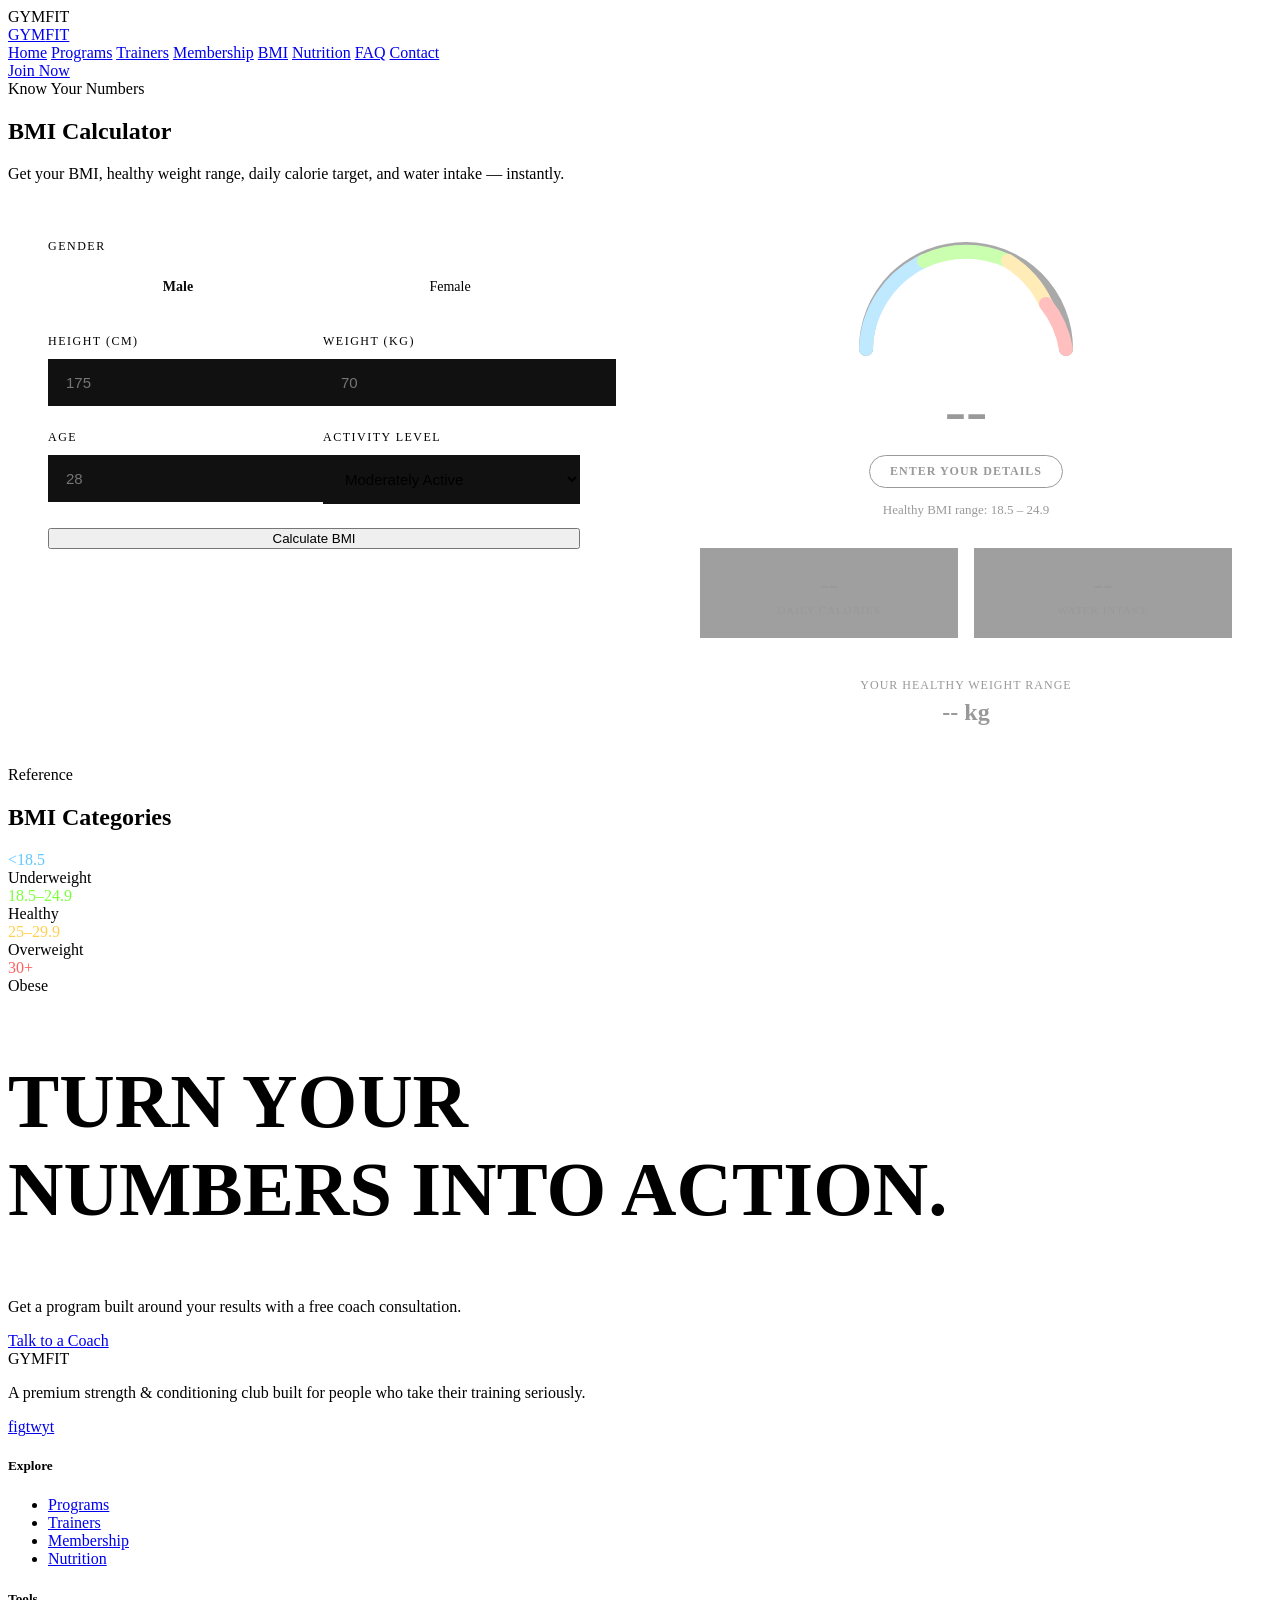
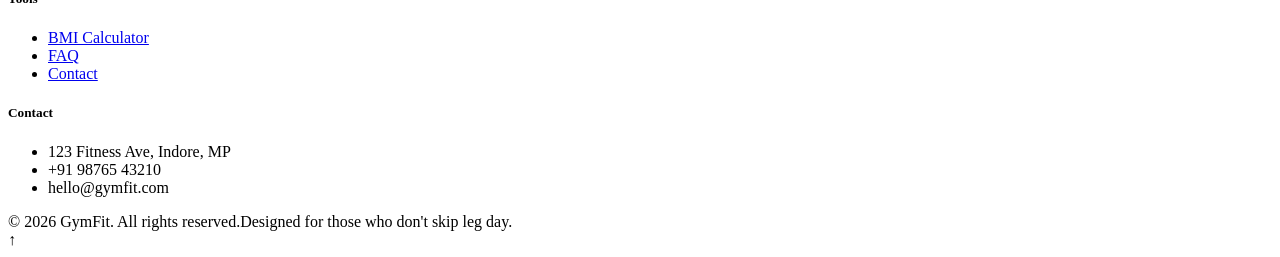
==== bmi.html @ e04321e8 "Add files via upload" ====
<!DOCTYPE html>
<html lang="en">
<head>
<meta charset="UTF-8">
<meta name="viewport" content="width=device-width, initial-scale=1.0">
<title>BMI Calculator | GymFit</title>
<link rel="stylesheet" href="css/style.css">
<link rel="stylesheet" href="css/responsive.css">
<style>
  .bmi-wrap{ display:grid; grid-template-columns:1fr 1fr; gap:40px; align-items:start; }
  .bmi-form-card{ background:var(--card); border:1px solid var(--border); border-radius:var(--radius-lg); padding:40px; }
  .form-group{ margin-bottom:24px; }
  .form-group label{ display:block; font-size:12px; letter-spacing:1.5px; text-transform:uppercase; color:var(--text-secondary); margin-bottom:10px; }
  .form-group input, .form-group select{
    width:100%; background:#111; border:1px solid var(--border); border-radius:var(--radius-sm);
    padding:15px 18px; color:var(--white); font-size:15px; transition:border-color .3s var(--ease);
  }
  .form-group input:focus, .form-group select:focus{ outline:none; border-color:var(--accent); }
  .gender-row{ display:flex; gap:12px; }
  .gender-opt{ flex:1; }
  .gender-opt input{ display:none; }
  .gender-opt label{
    display:flex; align-items:center; justify-content:center; padding:15px; border:1px solid var(--border);
    border-radius:var(--radius-sm); cursor:pointer; text-transform:none; letter-spacing:0; font-size:14px;
    margin:0; transition:all .3s var(--ease); color:var(--white);
  }
  .gender-opt input:checked + label{ background:var(--accent); color:#090909; border-color:var(--accent); font-weight:600; }
  .form-row-2{ display:grid; grid-template-columns:1fr 1fr; gap:18px; }

  .bmi-result-card{
    background:var(--card); border:1px solid var(--border); border-radius:var(--radius-lg); padding:40px;
    opacity:.4; transition:all .5s var(--ease); position:sticky; top:120px;
  }
  .bmi-result-card.show{ opacity:1; }
  .bmi-gauge{ position:relative; width:220px; height:120px; margin:0 auto 20px; }
  .bmi-gauge svg{ width:100%; height:100%; }
  .bmi-needle{ transform-origin:110px 110px; transition:transform 1s var(--ease); }
  .bmi-value-display{ text-align:center; }
  .bmi-value-display .num{ font-family:var(--font-head); font-size:64px; color:var(--accent); line-height:1; }
  .bmi-cat-badge{
    display:inline-block; margin-top:12px; padding:8px 20px; border-radius:100px; border:1px solid;
    font-size:12px; letter-spacing:1px; text-transform:uppercase; font-weight:600;
  }
  .bmi-range-note{ text-align:center; color:var(--text-secondary); font-size:13px; margin-top:14px; }
  .bmi-stats{ display:grid; grid-template-columns:1fr 1fr; gap:16px; margin-top:30px; }
  .bmi-stat{ background:#111; border:1px solid var(--border); border-radius:var(--radius-sm); padding:20px; text-align:center; }
  .bmi-stat b{ display:block; font-family:var(--font-head); font-size:28px; color:var(--accent); }
  .bmi-stat span{ color:var(--text-secondary); font-size:11px; letter-spacing:1px; text-transform:uppercase; }
  .bmi-healthy-range{ text-align:center; margin-top:20px; padding-top:20px; border-top:1px solid var(--border); }
  .bmi-healthy-range span{ color:var(--text-secondary); font-size:12px; letter-spacing:1px; text-transform:uppercase; display:block; margin-bottom:6px; }
  .bmi-healthy-range b{ font-family:var(--font-head); font-size:24px; color:var(--white); }

  .shake{ animation:shakeAnim .4s; }
  @keyframes shakeAnim{ 0%,100%{ transform:translateX(0); } 25%{ transform:translateX(-8px); } 75%{ transform:translateX(8px); } }

  @media (max-width:860px){ .bmi-wrap{ grid-template-columns:1fr; } .bmi-result-card{ position:static; } }
</style>
</head>
<body>
<div class="loader"><div class="loader-mark">GYMFIT</div><div class="loader-bar"></div></div>
<div class="scroll-progress"></div>

<header class="navbar">
  <div class="container nav-inner">
    <a href="index.html" class="logo">GYM<span>FIT</span></a>
    <nav class="nav-links">
      <a href="index.html">Home</a>
      <a href="programs.html">Programs</a>
      <a href="trainers.html">Trainers</a>
      <a href="membership.html">Membership</a>
      <a href="bmi.html">BMI</a>
      <a href="nutrition.html">Nutrition</a>
      <a href="faq.html">FAQ</a>
      <a href="contact.html">Contact</a>
    </nav>
    <a href="membership.html" class="nav-cta">Join Now</a>
    <div class="nav-toggle"><span></span><span></span><span></span></div>
  </div>
</header>

<section class="page-hero">
  <div class="container">
    <span class="eyebrow">Know Your Numbers</span>
    <h1>BMI Calculator</h1>
    <p>Get your BMI, healthy weight range, daily calorie target, and water intake — instantly.</p>
  </div>
</section>

<section class="section" style="padding-top:0;">
  <div class="container">
    <div class="bmi-wrap">
      <form id="bmi-form" class="bmi-form-card reveal">
        <div class="form-group">
          <label>Gender</label>
          <div class="gender-row">
            <div class="gender-opt">
              <input type="radio" id="male" name="gender" value="male" checked>
              <label for="male">Male</label>
            </div>
            <div class="gender-opt">
              <input type="radio" id="female" name="gender" value="female">
              <label for="female">Female</label>
            </div>
          </div>
        </div>
        <div class="form-row-2">
          <div class="form-group">
            <label>Height (cm)</label>
            <input type="number" id="height" placeholder="175" min="100" max="250" required>
          </div>
          <div class="form-group">
            <label>Weight (kg)</label>
            <input type="number" id="weight" placeholder="70" min="30" max="300" required>
          </div>
        </div>
        <div class="form-row-2">
          <div class="form-group">
            <label>Age</label>
            <input type="number" id="age" placeholder="28" min="10" max="100" required>
          </div>
          <div class="form-group">
            <label>Activity Level</label>
            <select id="activity">
              <option value="sedentary">Sedentary</option>
              <option value="light">Lightly Active</option>
              <option value="moderate" selected>Moderately Active</option>
              <option value="active">Very Active</option>
              <option value="athlete">Athlete</option>
            </select>
          </div>
        </div>
        <button type="submit" class="btn btn-primary" style="width:100%;">Calculate BMI</button>
      </form>

      <div id="bmi-result" class="bmi-result-card reveal">
        <div class="bmi-gauge">
          <svg viewBox="0 0 220 120">
            <path d="M 10 110 A 100 100 0 0 1 210 110" fill="none" stroke="#2a2a2a" stroke-width="14" stroke-linecap="round"/>
            <path d="M 10 110 A 100 100 0 0 1 68 22" fill="none" stroke="#5ec8ff" stroke-width="14" stroke-linecap="round"/>
            <path d="M 68 22 A 100 100 0 0 1 152 22" fill="none" stroke="#7CFF3B" stroke-width="14" stroke-linecap="round"/>
            <path d="M 152 22 A 100 100 0 0 1 190 65" fill="none" stroke="#ffcf4d" stroke-width="14" stroke-linecap="round"/>
            <path d="M 190 65 A 100 100 0 0 1 210 110" fill="none" stroke="#ff5f5f" stroke-width="14" stroke-linecap="round"/>
            <g id="bmi-needle" class="bmi-needle" style="transform:rotate(-90deg);">
              <line x1="110" y1="110" x2="110" y2="25" stroke="#ffffff" stroke-width="3" stroke-linecap="round"/>
              <circle cx="110" cy="110" r="7" fill="#ffffff"/>
            </g>
          </svg>
        </div>
        <div class="bmi-value-display">
          <div class="num" id="bmi-value">--</div>
          <div id="bmi-category" class="bmi-cat-badge">Enter your details</div>
          <div id="bmi-range" class="bmi-range-note">Healthy BMI range: 18.5 – 24.9</div>
        </div>
        <div class="bmi-stats">
          <div class="bmi-stat"><b id="bmi-calories">--</b><span>Daily Calories</span></div>
          <div class="bmi-stat"><b id="bmi-water">--</b><span>Water Intake</span></div>
        </div>
        <div class="bmi-healthy-range">
          <span>Your Healthy Weight Range</span>
          <b id="healthy-weight-range">-- kg</b>
        </div>
      </div>
    </div>
  </div>
</section>

<section class="section alt">
  <div class="container">
    <div class="section-head reveal"><div><span class="eyebrow">Reference</span><h2>BMI Categories</h2></div></div>
    <div class="counters reveal-stagger">
      <div class="counter-item"><div class="counter-num" style="color:#5ec8ff;">&lt;18.5</div><div class="counter-label">Underweight</div></div>
      <div class="counter-item"><div class="counter-num" style="color:#7CFF3B;">18.5–24.9</div><div class="counter-label">Healthy</div></div>
      <div class="counter-item"><div class="counter-num" style="color:#ffcf4d;">25–29.9</div><div class="counter-label">Overweight</div></div>
      <div class="counter-item"><div class="counter-num" style="color:#ff5f5f;">30+</div><div class="counter-label">Obese</div></div>
    </div>
  </div>
</section>

<section class="join-cta">
  <div class="container reveal">
    <h2 style="font-size:clamp(38px,6vw,80px);">TURN YOUR<br>NUMBERS INTO ACTION.</h2>
    <p>Get a program built around your results with a free coach consultation.</p>
    <a href="contact.html" class="btn btn-primary">Talk to a Coach</a>
  </div>
</section>

<footer class="footer">
  <div class="container">
    <div class="footer-grid">
      <div>
        <div class="footer-logo">GYM<span>FIT</span></div>
        <p class="footer-about">A premium strength & conditioning club built for people who take their training seriously.</p>
        <div class="footer-social"><a href="#">f</a><a href="#">ig</a><a href="#">tw</a><a href="#">yt</a></div>
      </div>
      <div class="footer-col"><h5>Explore</h5><ul><li><a href="programs.html">Programs</a></li><li><a href="trainers.html">Trainers</a></li><li><a href="membership.html">Membership</a></li><li><a href="nutrition.html">Nutrition</a></li></ul></div>
      <div class="footer-col"><h5>Tools</h5><ul><li><a href="bmi.html">BMI Calculator</a></li><li><a href="faq.html">FAQ</a></li><li><a href="contact.html">Contact</a></li></ul></div>
      <div class="footer-col"><h5>Contact</h5><ul><li>123 Fitness Ave, Indore, MP</li><li>+91 98765 43210</li><li>hello@gymfit.com</li></ul></div>
    </div>
    <div class="footer-bottom"><span>© 2026 GymFit. All rights reserved.</span><span>Designed for those who don't skip leg day.</span></div>
  </div>
</footer>

<div class="back-top">↑</div>
<script src="js/script.js"></script>
<script src="js/bmi.js"></script>
</body>
</html>
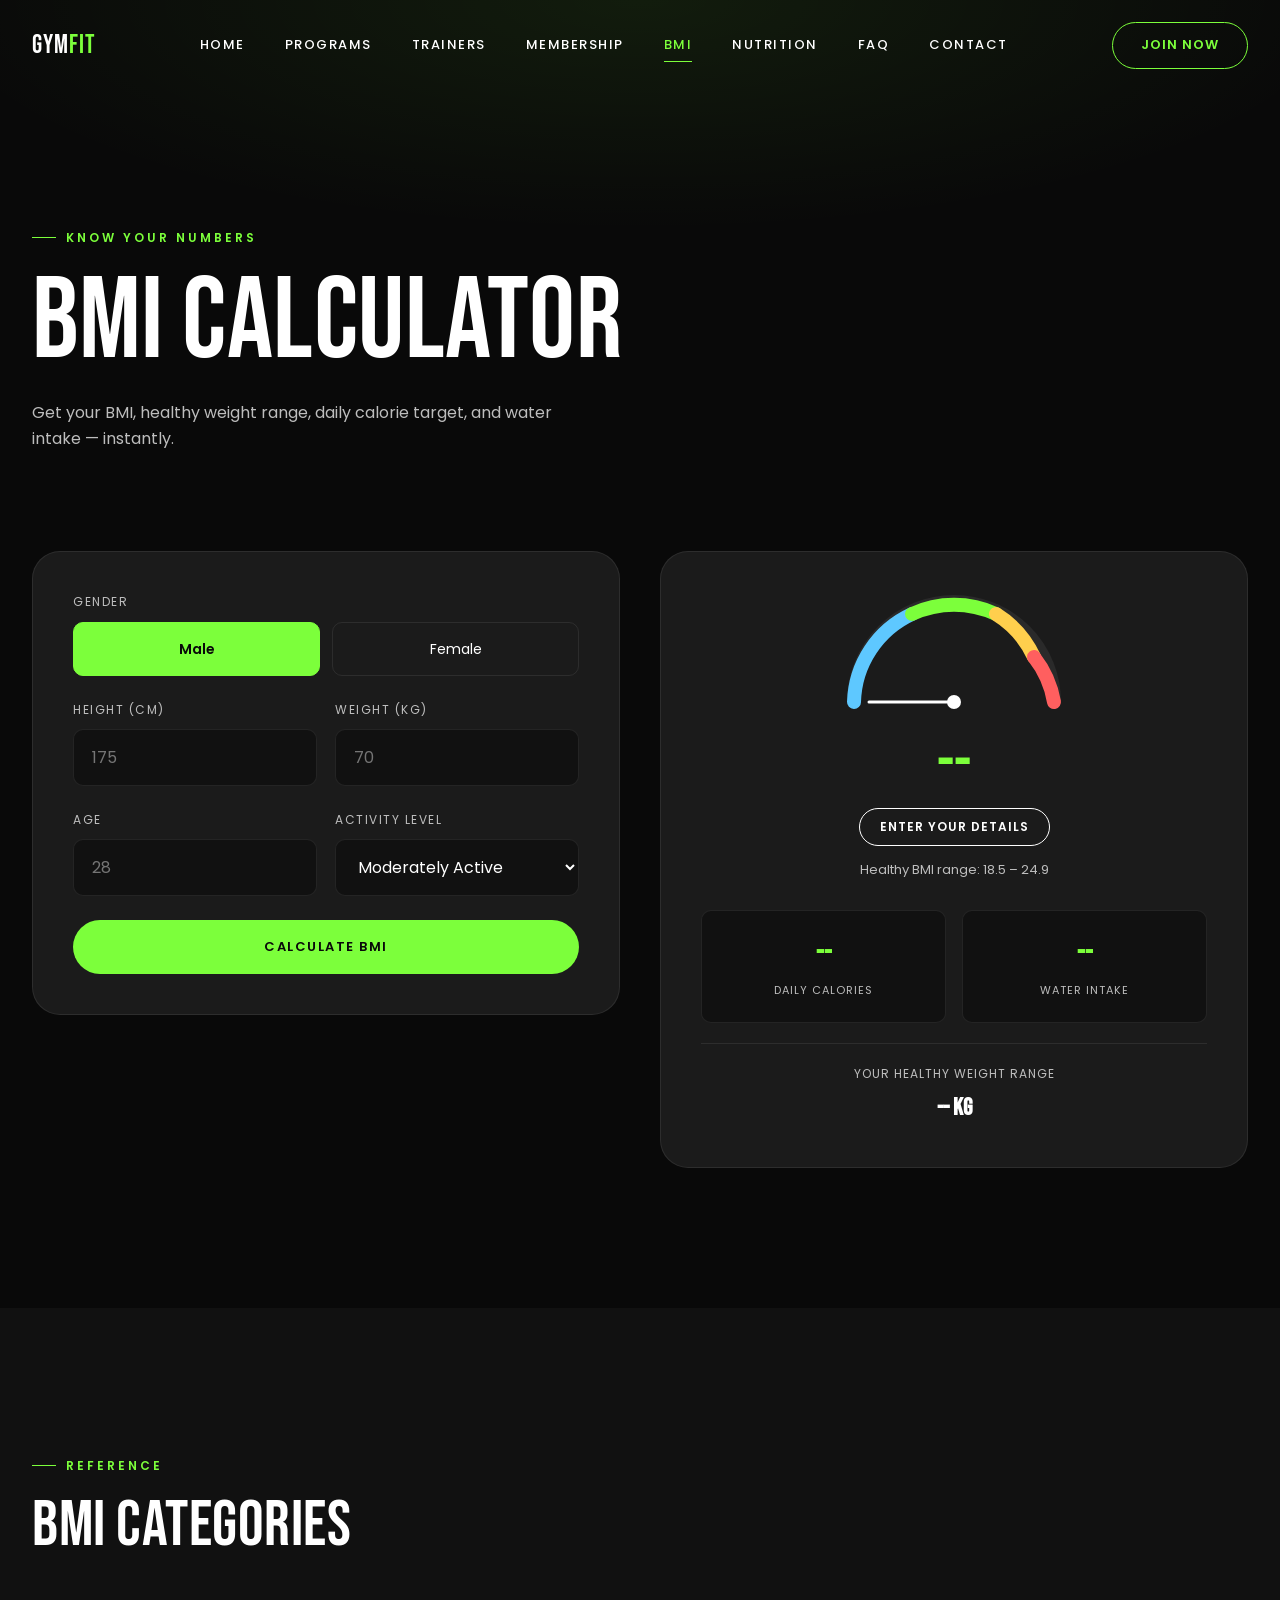
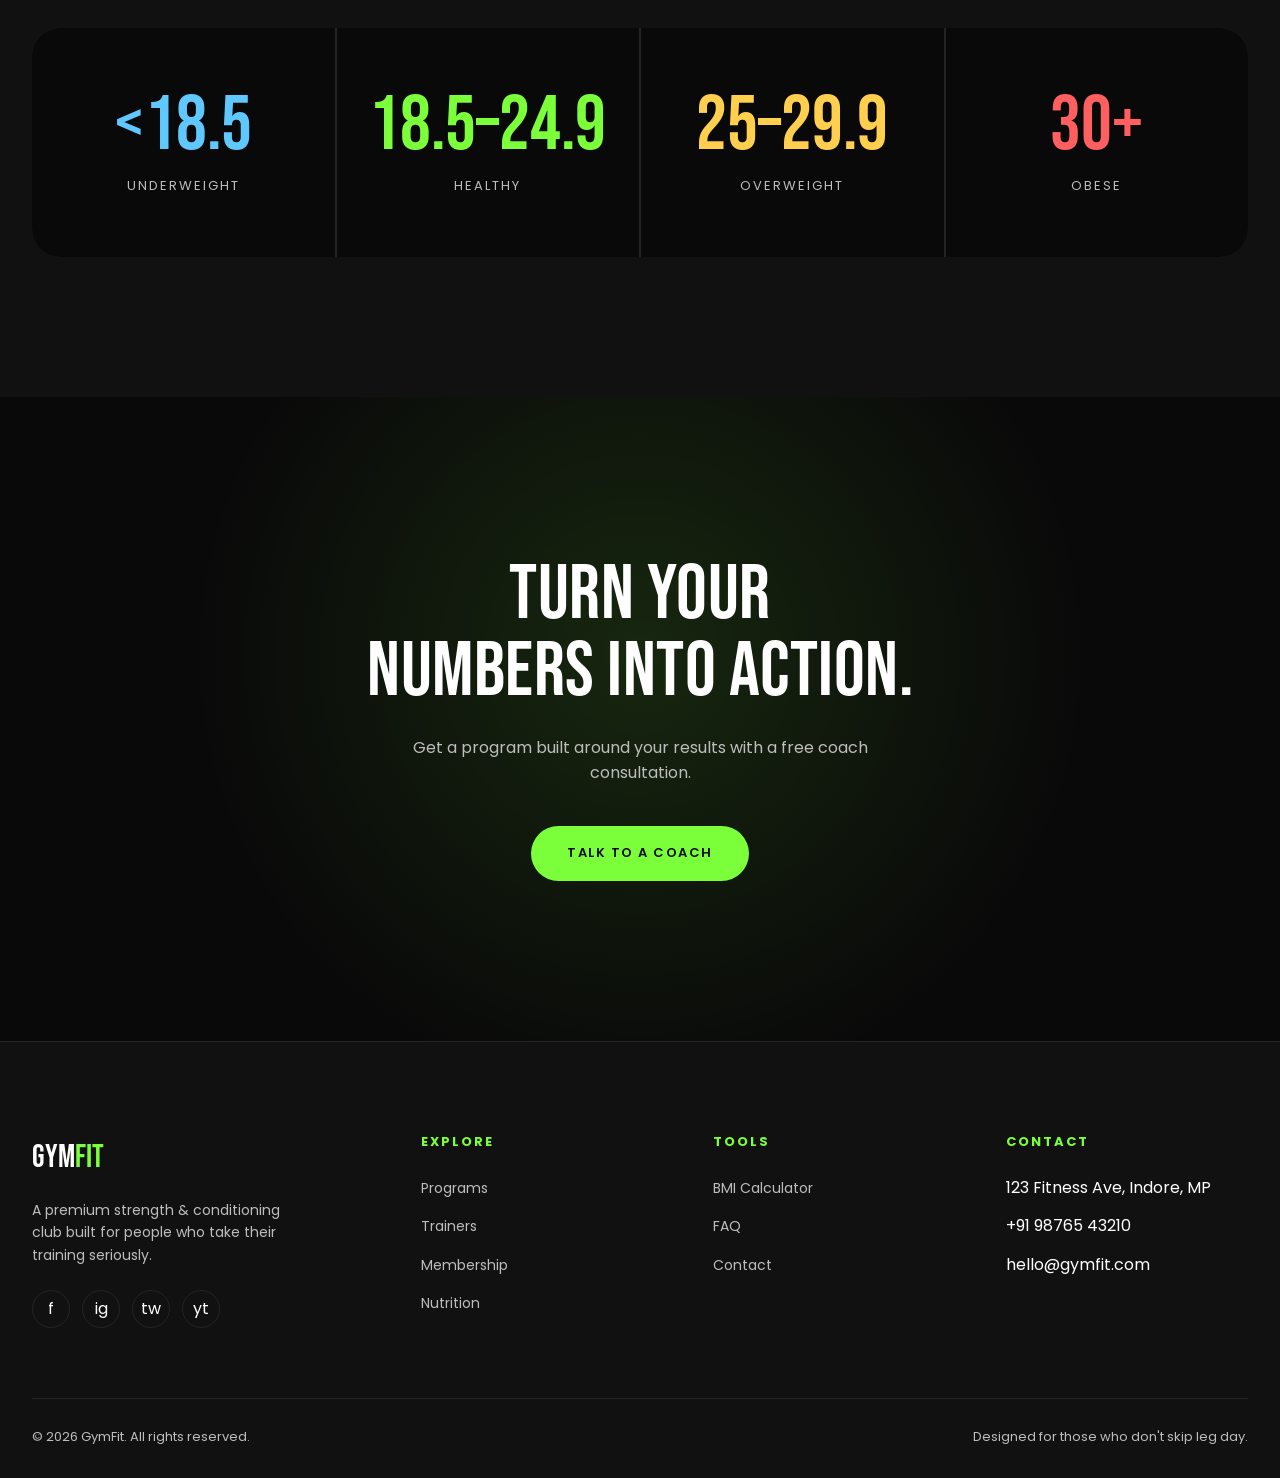
==== commit 12d30d7d: "Update gym fitness website" ====
--- a/bmi.html
+++ b/bmi.html
@@ -13,7 +13,7 @@
   .form-group label{ display:block; font-size:12px; letter-spacing:1.5px; text-transform:uppercase; color:var(--text-secondary); margin-bottom:10px; }
   .form-group input, .form-group select{
     width:100%; background:#111; border:1px solid var(--border); border-radius:var(--radius-sm);
-    padding:15px 18px; color:var(--white); font-size:15px; transition:border-color .3s var(--ease);
+    padding:15px 18px; color:var(--white); font-size:16px; transition:border-color .3s var(--ease);
   }
   .form-group input:focus, .form-group select:focus{ outline:none; border-color:var(--accent); }
   .gender-row{ display:flex; gap:12px; }
--- a/css/style.css
+++ b/css/style.css
@@ -0,0 +1,488 @@
+/* =========================================================
+   GYMFIT — CORE STYLESHEET
+   Premium dark fitness experience
+   ========================================================= */
+
+@import url('https://fonts.googleapis.com/css2?family=Bebas+Neue&family=Poppins:wght@300;400;500;600;700;800&display=swap');
+
+:root{
+  --bg: #090909;
+  --section: #111111;
+  --card: #1B1B1B;
+  --card-hover: #212121;
+  --accent: #7CFF3B;
+  --accent-dim: rgba(124,255,59,.14);
+  --white: #ffffff;
+  --text-secondary: #BDBDBD;
+  --border: rgba(255,255,255,.08);
+
+  --font-head: 'Bebas Neue', sans-serif;
+  --font-body: 'Poppins', sans-serif;
+
+  --radius-lg: 28px;
+  --radius-md: 18px;
+  --radius-sm: 10px;
+
+  --ease: cubic-bezier(.16,.84,.44,1);
+  --container: 1280px;
+}
+
+*,*::before,*::after{ box-sizing:border-box; margin:0; padding:0; }
+html{ scroll-behavior:smooth; }
+html,body{ background:var(--bg); overflow-x:hidden; }
+
+body{
+  font-family:var(--font-body);
+  color:var(--white);
+  font-weight:400;
+  line-height:1.6;
+  -webkit-font-smoothing:antialiased;
+}
+
+img{ max-width:100%; display:block; }
+a{ color:inherit; text-decoration:none; }
+ul{ list-style:none; }
+button{ font-family:inherit; cursor:pointer; border:none; background:none; color:inherit; }
+input,select,textarea{ font-family:inherit; }
+
+.container{ width:100%; max-width:var(--container); margin:0 auto; padding:0 32px; }
+
+h1,h2,h3,h4{ font-family:var(--font-head); letter-spacing:.5px; font-weight:400; line-height:1; }
+
+.eyebrow{
+  display:inline-flex; align-items:center; gap:10px;
+  font-size:12px; letter-spacing:3px; text-transform:uppercase;
+  color:var(--accent); font-weight:600; margin-bottom:18px;
+}
+.eyebrow::before{
+  content:''; width:24px; height:1px; background:var(--accent);
+}
+
+.section-tag{ color:var(--text-secondary); font-size:15px; max-width:520px; margin-top:14px; }
+
+/* ============ SCROLL PROGRESS ============ */
+.scroll-progress{
+  position:fixed; top:0; left:0; height:3px; width:0%;
+  background:linear-gradient(90deg,var(--accent),#c8ff9a);
+  z-index:9999; transition:width .05s linear;
+}
+
+/* ============ LOADER ============ */
+.loader{
+  position:fixed; inset:0; z-index:99999; background:var(--bg);
+  display:flex; align-items:center; justify-content:center; flex-direction:column; gap:20px;
+  transition:opacity .6s var(--ease), visibility .6s var(--ease);
+}
+.loader.hidden{ opacity:0; visibility:hidden; pointer-events:none; }
+.loader-mark{ font-family:var(--font-head); font-size:14vw; line-height:.9; color:var(--white); letter-spacing:2px; overflow:hidden; }
+.loader-bar{ width:220px; height:2px; background:var(--border); position:relative; overflow:hidden; border-radius:2px; }
+.loader-bar::after{
+  content:''; position:absolute; left:-40%; top:0; height:100%; width:40%;
+  background:var(--accent); animation:loaderSlide 1.1s ease-in-out infinite;
+}
+@keyframes loaderSlide{
+  0%{ left:-40%; } 50%{ left:60%; } 100%{ left:100%; }
+}
+
+/* ============ NAVBAR ============ */
+.navbar{
+  position:fixed; top:0; left:0; width:100%; z-index:1000;
+  padding:22px 0; transition:all .4s var(--ease);
+}
+.navbar.scrolled{
+  padding:14px 0;
+  background:rgba(9,9,9,.6);
+  backdrop-filter:blur(18px) saturate(160%);
+  -webkit-backdrop-filter:blur(18px) saturate(160%);
+  border-bottom:1px solid var(--border);
+}
+.nav-inner{ display:flex; align-items:center; justify-content:space-between; }
+.logo{ font-family:var(--font-head); font-size:26px; letter-spacing:1px; }
+.logo span{ color:var(--accent); }
+.nav-links{ display:flex; gap:40px; align-items:center; }
+.nav-links a{
+  font-size:13px; letter-spacing:1.5px; text-transform:uppercase; font-weight:500;
+  color:var(--white); position:relative; padding:6px 0;
+}
+.nav-links a::after{
+  content:''; position:absolute; left:0; bottom:0; width:0; height:1px; background:var(--accent);
+  transition:width .35s var(--ease);
+}
+.nav-links a:hover::after, .nav-links a.active::after{ width:100%; }
+.nav-links a.active{ color:var(--accent); }
+.nav-cta{
+  padding:12px 28px; border:1px solid var(--accent); border-radius:100px; font-size:13px;
+  letter-spacing:1px; text-transform:uppercase; font-weight:600; color:var(--accent);
+  transition:all .35s var(--ease); position:relative; overflow:hidden;
+}
+.nav-cta:hover{ background:var(--accent); color:#090909; box-shadow:0 0 30px var(--accent-dim), 0 0 60px rgba(124,255,59,.25); }
+
+.nav-toggle{ display:none; flex-direction:column; gap:5px; z-index:1001; }
+.nav-toggle span{ width:26px; height:2px; background:var(--white); transition:all .3s var(--ease); }
+
+/* ============ BUTTONS ============ */
+.btn{
+  display:inline-flex; align-items:center; justify-content:center; gap:10px;
+  padding:17px 36px; border-radius:100px; font-size:13px; letter-spacing:1.5px;
+  text-transform:uppercase; font-weight:600; position:relative; overflow:hidden;
+  transition:transform .35s var(--ease), box-shadow .35s var(--ease);
+}
+.btn-primary{ background:var(--accent); color:#090909; }
+.btn-primary:hover{ transform:translateY(-3px); box-shadow:0 10px 40px rgba(124,255,59,.35); }
+.btn-outline{ border:1px solid rgba(255,255,255,.25); color:var(--white); }
+.btn-outline:hover{ border-color:var(--accent); color:var(--accent); transform:translateY(-3px); }
+
+.ripple{ position:absolute; border-radius:50%; background:rgba(255,255,255,.5); transform:scale(0); animation:rippleAnim .6s var(--ease); pointer-events:none; }
+.btn-primary .ripple{ background:rgba(0,0,0,.25); }
+@keyframes rippleAnim{ to{ transform:scale(3); opacity:0; } }
+
+/* ============ PREMIUM HERO ============ */
+.hero{
+  position:relative; height:100vh; min-height:680px; width:100%;
+  overflow:hidden; display:flex; align-items:center; background:var(--bg);
+}
+.hero-bg{
+  position:absolute; inset:0; z-index:0;
+  background:radial-gradient(120% 120% at 18% 15%, #151515 0%, #0c0c0c 55%, #050505 100%);
+}
+.hero-glow{
+  position:absolute; width:640px; height:640px; right:0; top:18%; transform:translateX(20%);
+  background:var(--accent); border-radius:50%; filter:blur(150px); opacity:.24;
+  mix-blend-mode:screen; pointer-events:none;
+}
+
+.hero-bgwords{
+  position:absolute; inset:0; z-index:1; display:flex; flex-direction:column;
+  justify-content:center; align-items:flex-end; gap:0; pointer-events:none; padding-right:3%;
+}
+.hero-bgwords span{
+  font-family:var(--font-head); font-size:clamp(56px,9vw,148px); color:transparent;
+  -webkit-text-stroke:1px rgba(255,255,255,.07); line-height:.92; letter-spacing:2px;
+  opacity:0; transform:translateY(26px); animation:heroWordIn 1s var(--ease) forwards;
+}
+.hero-bgwords span:nth-child(1){ animation-delay:.15s; }
+.hero-bgwords span:nth-child(2){ animation-delay:.3s; }
+.hero-bgwords span:nth-child(3){ animation-delay:.45s; }
+@keyframes heroWordIn{ to{ opacity:1; transform:translateY(0); } }
+
+.hero-inner{
+  position:relative; z-index:3; display:grid; grid-template-columns:1.05fr .95fr;
+  align-items:center; gap:24px; width:100%;
+}
+
+.hero-copy{ position:relative; z-index:4; }
+.hero-title{
+  font-family:var(--font-head); text-transform:uppercase; font-weight:400;
+  font-size:clamp(52px,7.4vw,116px); line-height:.88; letter-spacing:1px; color:var(--white);
+}
+.hero-line{
+  display:block; overflow:hidden; opacity:0; transform:translateY(100%);
+  animation:heroLineIn .9s var(--ease) forwards;
+}
+.hero-line:nth-child(1){ animation-delay:.15s; }
+.hero-line:nth-child(2){ animation-delay:.3s; }
+.hero-line:nth-child(3){ animation-delay:.45s; }
+.hero-accent{ color:var(--accent); }
+@keyframes heroLineIn{ to{ opacity:1; transform:translateY(0); } }
+
+.hero-desc{
+  color:var(--text-secondary); font-size:17px; max-width:440px; margin-top:22px;
+  opacity:0; transform:translateY(20px); animation:heroFadeUp .8s var(--ease) forwards; animation-delay:.65s;
+}
+.hero-actions{
+  display:flex; gap:16px; margin-top:34px; flex-wrap:wrap;
+  opacity:0; transform:translateY(20px); animation:heroFadeUp .8s var(--ease) forwards; animation-delay:.8s;
+}
+@keyframes heroFadeUp{ to{ opacity:1; transform:translateY(0); } }
+
+.hero-visual{
+  position:relative; height:76vh; min-height:500px;
+  display:flex; align-items:flex-end; justify-content:center;
+}
+.hero-athlete{
+  position:relative; z-index:2; height:100%;
+  opacity:0; transform:translateY(50px); animation:heroAthleteIn 1.1s var(--ease) forwards; animation-delay:.25s;
+}
+.hero-athlete img{
+  height:100%; max-height:820px; object-fit:contain; object-position:bottom; will-change:transform;
+  filter:drop-shadow(0 40px 70px rgba(0,0,0,.65));
+  -webkit-mask-image:linear-gradient(to bottom, black 80%, transparent 99%);
+  mask-image:linear-gradient(to bottom, black 80%, transparent 99%);
+}
+@keyframes heroAthleteIn{ to{ opacity:1; transform:translateY(0); } }
+
+.hero-card{
+  position:absolute; z-index:5; background:rgba(17,17,17,.65); backdrop-filter:blur(16px);
+  -webkit-backdrop-filter:blur(16px); border:1px solid var(--border); border-radius:var(--radius-md);
+  padding:16px 22px; text-align:center; box-shadow:0 20px 40px rgba(0,0,0,.35);
+  opacity:0; transform:translateY(24px) scale(.94); animation:heroCardIn .7s var(--ease) forwards;
+}
+.hero-card b{ display:block; font-family:var(--font-head); font-size:28px; color:var(--accent); letter-spacing:1px; }
+.hero-card small{ color:var(--text-secondary); font-size:11px; letter-spacing:1px; text-transform:uppercase; }
+.hero-card.card-1{ top:8%; left:-4%; animation-delay:.95s; }
+.hero-card.card-2{ bottom:20%; left:-3%; animation-delay:1.1s; }
+.hero-card.card-3{ top:4%; right:-2%; animation-delay:1.25s; }
+@keyframes heroCardIn{ to{ opacity:1; transform:translateY(0) scale(1); } }
+
+.floating-cards{ display:flex; gap:16px; margin-top:22px; flex-wrap:wrap; }
+.floating-cards.right{ justify-content:flex-end; }
+.float-card{
+  background:rgba(27,27,27,.7); backdrop-filter:blur(14px);
+  border:1px solid var(--border); border-radius:var(--radius-sm);
+  padding:16px 20px; min-width:140px;
+}
+.float-card b{ display:block; font-family:var(--font-head); font-size:26px; color:var(--accent); }
+.float-card small{ color:var(--text-secondary); font-size:11px; letter-spacing:1px; text-transform:uppercase; }
+
+.scroll-indicator{
+  position:absolute; bottom:36px; left:50%; transform:translateX(-50%); z-index:7;
+  display:flex; flex-direction:column; align-items:center; gap:10px; color:var(--text-secondary);
+  font-size:11px; letter-spacing:3px; text-transform:uppercase;
+}
+.scroll-indicator .line{ width:1px; height:44px; background:linear-gradient(var(--accent),transparent); animation:scrollLine 1.8s ease-in-out infinite; }
+@keyframes scrollLine{ 0%{ transform:scaleY(0); transform-origin:top; } 50%{ transform:scaleY(1); transform-origin:top; } 51%{ transform-origin:bottom; } 100%{ transform:scaleY(0); transform-origin:bottom; } }
+
+/* ============ MARQUEE ============ */
+.marquee-wrap{
+  background:var(--section); border-top:1px solid var(--border); border-bottom:1px solid var(--border);
+  padding:26px 0; overflow:hidden; white-space:nowrap; position:relative;
+}
+.marquee-track{ display:inline-flex; gap:60px; animation:marqueeScroll 26s linear infinite; }
+.marquee-track span{
+  font-family:var(--font-head); font-size:34px; color:transparent;
+  -webkit-text-stroke:1px rgba(255,255,255,.35); letter-spacing:2px;
+}
+.marquee-track span.on{ color:var(--accent); -webkit-text-stroke:1px var(--accent); }
+@keyframes marqueeScroll{ from{ transform:translateX(0); } to{ transform:translateX(-50%); } }
+
+/* ============ STANDARD SECTION ============ */
+.section{ padding:140px 0; position:relative; }
+.section.alt{ background:var(--section); }
+.section-head{ display:flex; align-items:flex-end; justify-content:space-between; gap:40px; margin-bottom:70px; flex-wrap:wrap; }
+.section-head h2{ font-size:clamp(38px,5vw,64px); }
+.section-head .btn{ flex-shrink:0; }
+
+/* ============ COUNTERS ============ */
+.counters{ display:grid; grid-template-columns:repeat(4,1fr); gap:2px; background:var(--border); border-radius:var(--radius-lg); overflow:hidden; }
+.counter-item{ background:var(--bg); padding:60px 30px; text-align:center; }
+.counter-num{ font-family:var(--font-head); font-size:clamp(48px,6vw,90px); color:var(--accent); line-height:1; }
+.counter-label{ color:var(--text-secondary); font-size:13px; letter-spacing:2px; text-transform:uppercase; margin-top:12px; }
+
+/* ============ PROGRAMS GRID (bento-ish, varied) ============ */
+.programs-bento{
+  display:grid; grid-template-columns:repeat(4,1fr); grid-auto-rows:220px; gap:20px;
+}
+.p-card{
+  position:relative; border-radius:var(--radius-md); overflow:hidden; grid-column:span 2; grid-row:span 1;
+  border:1px solid var(--border); background:var(--card);
+}
+.p-card.big{ grid-column:span 2; grid-row:span 2; }
+.p-card img{ position:absolute; inset:0; width:100%; height:100%; object-fit:cover; transition:transform .8s var(--ease), filter .8s var(--ease); }
+.p-card::before{
+  content:''; position:absolute; inset:0; z-index:1;
+  background:linear-gradient(180deg, transparent 30%, rgba(9,9,9,.92) 100%);
+}
+.p-card:hover img{ transform:scale(1.08); }
+.p-card-info{ position:absolute; left:0; bottom:0; z-index:2; padding:26px; width:100%; }
+.p-card-info h3{ font-size:clamp(24px,2.6vw,34px); }
+.p-card-info span{ color:var(--text-secondary); font-size:13px; }
+.p-tag{
+  position:absolute; top:18px; right:18px; z-index:2; background:rgba(9,9,9,.6); backdrop-filter:blur(8px);
+  padding:6px 14px; border-radius:100px; font-size:11px; letter-spacing:1px; text-transform:uppercase; border:1px solid var(--border);
+}
+
+/* ============ WHY CHOOSE US — diagonal split ============ */
+.why-grid{ display:grid; grid-template-columns:1fr 1fr; gap:60px; align-items:center; }
+.why-visual{ position:relative; border-radius:var(--radius-lg); overflow:hidden; aspect-ratio:4/5; }
+.why-visual img{ width:100%; height:100%; object-fit:cover; }
+.why-list{ display:flex; flex-direction:column; gap:0; }
+.why-row{ display:flex; gap:22px; padding:26px 0; border-bottom:1px solid var(--border); }
+.why-row:first-child{ padding-top:0; }
+.why-num{ font-family:var(--font-head); font-size:32px; color:var(--accent); min-width:50px; }
+.why-row h4{ font-family:var(--font-body); font-weight:600; font-size:19px; margin-bottom:6px; }
+.why-row p{ color:var(--text-secondary); font-size:14.5px; }
+
+/* ============ TRAINERS — carousel style row ============ */
+.trainers-row{ display:grid; grid-template-columns:repeat(4,1fr); gap:24px; }
+.trainer-card{ position:relative; border-radius:var(--radius-md); overflow:hidden; background:var(--card); border:1px solid var(--border); }
+.trainer-img{ position:relative; aspect-ratio:3/4; overflow:hidden; }
+.trainer-img img{ width:100%; height:100%; object-fit:cover; transition:transform .6s var(--ease); }
+.trainer-card:hover .trainer-img img{ transform:scale(1.06); }
+.trainer-social{
+  position:absolute; right:14px; top:14px; display:flex; flex-direction:column; gap:8px;
+  opacity:0; transform:translateX(10px); transition:all .4s var(--ease);
+}
+.trainer-card:hover .trainer-social{ opacity:1; transform:translateX(0); }
+.trainer-social a{
+  width:34px; height:34px; border-radius:50%; background:rgba(9,9,9,.7); backdrop-filter:blur(6px);
+  display:flex; align-items:center; justify-content:center; font-size:13px; border:1px solid var(--border);
+}
+.trainer-social a:hover{ background:var(--accent); color:#090909; }
+.trainer-body{ padding:20px; }
+.trainer-body h3{ font-size:22px; font-family:var(--font-body); font-weight:600; }
+.trainer-spec{ color:var(--accent); font-size:12px; letter-spacing:1px; text-transform:uppercase; margin:6px 0 14px; }
+.trainer-exp{ color:var(--text-secondary); font-size:13px; margin-bottom:16px; }
+.trainer-btn{
+  width:100%; padding:12px; border:1px solid var(--border); border-radius:100px; font-size:12px;
+  letter-spacing:1px; text-transform:uppercase; text-align:center; transition:all .3s var(--ease);
+}
+.trainer-btn:hover{ background:var(--accent); color:#090909; border-color:var(--accent); }
+
+/* ============ TRANSFORMATION — before/after slider ============ */
+.transform-grid{ display:grid; grid-template-columns:repeat(3,1fr); gap:24px; }
+.transform-card{ border-radius:var(--radius-md); overflow:hidden; background:var(--card); border:1px solid var(--border); }
+.ba-slider{ position:relative; aspect-ratio:4/5; overflow:hidden; cursor:ew-resize; }
+.ba-slider img{ position:absolute; inset:0; width:100%; height:100%; object-fit:cover; }
+.ba-slider .after{ clip-path:inset(0 0 0 50%); }
+.ba-handle{ position:absolute; top:0; bottom:0; left:50%; width:2px; background:var(--accent); transform:translateX(-1px); }
+.ba-handle::after{ content:'⇔'; position:absolute; top:50%; left:50%; transform:translate(-50%,-50%); width:38px; height:38px; background:var(--accent); color:#090909; border-radius:50%; display:flex; align-items:center; justify-content:center; font-size:16px; }
+.ba-label{ position:absolute; top:14px; font-size:11px; letter-spacing:1px; text-transform:uppercase; background:rgba(9,9,9,.7); padding:5px 12px; border-radius:100px; }
+.ba-label.l{ left:14px; } .ba-label.r{ right:14px; }
+.transform-name{ padding:18px 20px; }
+.transform-name h4{ font-family:var(--font-body); font-weight:600; font-size:16px; }
+.transform-name span{ color:var(--accent); font-size:12px; }
+
+/* ============ GALLERY (bento) ============ */
+.bento-gallery{ display:grid; grid-template-columns:repeat(6,1fr); grid-auto-rows:140px; gap:14px; }
+.bento-gallery .g-item{ position:relative; overflow:hidden; border-radius:var(--radius-sm); }
+.bento-gallery .g-item img{ width:100%; height:100%; object-fit:cover; transition:transform .6s var(--ease); }
+.bento-gallery .g-item:hover img{ transform:scale(1.1); }
+.g1{ grid-column:span 2; grid-row:span 2; }
+.g2{ grid-column:span 2; grid-row:span 1; }
+.g3{ grid-column:span 2; grid-row:span 1; }
+.g4{ grid-column:span 2; grid-row:span 2; }
+.g5{ grid-column:span 1; grid-row:span 1; }
+.g6{ grid-column:span 1; grid-row:span 1; }
+.g7{ grid-column:span 2; grid-row:span 1; }
+.g8{ grid-column:span 3; grid-row:span 1; }
+.g9{ grid-column:span 3; grid-row:span 1; }
+
+/* ============ EQUIPMENT SHOWCASE — horizontal scroll ============ */
+.equip-scroll{ display:flex; gap:24px; overflow-x:auto; padding-bottom:20px; scrollbar-width:none; }
+.equip-scroll::-webkit-scrollbar{ display:none; }
+.equip-card{ min-width:300px; border-radius:var(--radius-md); overflow:hidden; background:var(--card); border:1px solid var(--border); flex-shrink:0; }
+.equip-card img{ width:100%; aspect-ratio:4/3; object-fit:cover; }
+.equip-card-body{ padding:20px; }
+.equip-card-body h4{ font-family:var(--font-body); font-weight:600; font-size:17px; margin-bottom:6px; }
+.equip-card-body span{ color:var(--text-secondary); font-size:13px; }
+
+/* ============ MEMBERSHIP PREVIEW ============ */
+.plans-row{ display:grid; grid-template-columns:repeat(3,1fr); gap:24px; }
+.plan-card{
+  border-radius:var(--radius-lg); padding:40px 34px; background:var(--card); border:1px solid var(--border);
+  transition:all .4s var(--ease); position:relative; overflow:hidden;
+}
+.plan-card:hover{ transform:translateY(-10px); border-color:rgba(124,255,59,.3); box-shadow:0 30px 60px rgba(0,0,0,.4); }
+.plan-card.featured{ background:linear-gradient(160deg,#161f10,var(--card)); border-color:var(--accent); }
+.plan-tag{ position:absolute; top:24px; right:24px; background:var(--accent); color:#090909; font-size:11px; letter-spacing:1px; text-transform:uppercase; padding:5px 12px; border-radius:100px; font-weight:700; }
+.plan-name{ font-family:var(--font-head); font-size:28px; letter-spacing:1px; margin-bottom:6px; }
+.plan-price{ font-family:var(--font-head); font-size:56px; color:var(--accent); margin:18px 0 4px; }
+.plan-price sup{ font-size:18px; font-family:var(--font-body); color:var(--text-secondary); }
+.plan-cycle{ color:var(--text-secondary); font-size:13px; margin-bottom:28px; }
+.plan-feats{ display:flex; flex-direction:column; gap:14px; margin-bottom:32px; }
+.plan-feats li{ display:flex; gap:10px; font-size:14px; color:var(--text-secondary); align-items:flex-start; }
+.plan-feats li::before{ content:'✓'; color:var(--accent); font-weight:700; }
+.plan-card .btn{ width:100%; }
+
+/* ============ TESTIMONIALS ============ */
+.testi-row{ display:grid; grid-template-columns:repeat(3,1fr); gap:24px; }
+.testi-card{ background:var(--card); border:1px solid var(--border); border-radius:var(--radius-md); padding:32px; }
+.testi-stars{ color:var(--accent); font-size:14px; margin-bottom:18px; letter-spacing:2px; }
+.testi-text{ color:var(--text-secondary); font-size:15px; margin-bottom:24px; line-height:1.7; }
+.testi-person{ display:flex; align-items:center; gap:14px; }
+.testi-person img{ width:46px; height:46px; border-radius:50%; object-fit:cover; }
+.testi-person b{ display:block; font-size:14px; }
+.testi-person span{ color:var(--text-secondary); font-size:12px; }
+
+/* ============ FAQ PREVIEW / ACCORDION ============ */
+.accordion{ display:flex; flex-direction:column; gap:14px; max-width:800px; }
+.acc-item{ background:var(--card); border:1px solid var(--border); border-radius:var(--radius-md); overflow:hidden; }
+.acc-head{ display:flex; align-items:center; justify-content:space-between; padding:24px 28px; cursor:pointer; }
+.acc-head h4{ font-family:var(--font-body); font-weight:500; font-size:16px; padding-right:20px; }
+.acc-icon{ width:30px; height:30px; border-radius:50%; border:1px solid var(--border); display:flex; align-items:center; justify-content:center; flex-shrink:0; position:relative; transition:all .3s var(--ease); }
+.acc-icon::before, .acc-icon::after{ content:''; position:absolute; background:var(--white); transition:all .3s var(--ease); }
+.acc-icon::before{ width:10px; height:1px; }
+.acc-icon::after{ width:1px; height:10px; }
+.acc-item.open .acc-icon{ background:var(--accent); border-color:var(--accent); transform:rotate(180deg); }
+.acc-item.open .acc-icon::after{ opacity:0; }
+.acc-body{ max-height:0; overflow:hidden; transition:max-height .4s var(--ease); }
+.acc-body-in{ padding:0 28px 26px; color:var(--text-secondary); font-size:14.5px; line-height:1.7; }
+
+/* ============ INSTAGRAM STRIP ============ */
+.insta-strip{ display:grid; grid-template-columns:repeat(6,1fr); gap:14px; }
+.insta-item{ position:relative; aspect-ratio:1; overflow:hidden; border-radius:var(--radius-sm); }
+.insta-item img{ width:100%; height:100%; object-fit:cover; transition:transform .5s var(--ease); }
+.insta-item::before{ content:'📷'; position:absolute; inset:0; display:flex; align-items:center; justify-content:center; background:rgba(9,9,9,0); font-size:20px; opacity:0; transition:all .3s var(--ease); }
+.insta-item:hover::before{ opacity:1; background:rgba(9,9,9,.5); }
+.insta-item:hover img{ transform:scale(1.1); }
+
+/* ============ JOIN CTA ============ */
+.join-cta{ position:relative; text-align:center; padding:160px 0; overflow:hidden; }
+.join-cta::before{
+  content:''; position:absolute; inset:0; background:radial-gradient(circle at 50% 40%, rgba(124,255,59,.12), transparent 60%);
+}
+.join-cta h2{ font-size:clamp(50px,8vw,120px); position:relative; z-index:1; }
+.join-cta p{ color:var(--text-secondary); max-width:500px; margin:24px auto 40px; position:relative; z-index:1; }
+.join-cta .btn{ position:relative; z-index:1; }
+
+/* ============ FOOTER ============ */
+.footer{ background:var(--section); border-top:1px solid var(--border); padding:90px 0 30px; }
+.footer-grid{ display:grid; grid-template-columns:1.4fr 1fr 1fr 1fr; gap:50px; margin-bottom:70px; }
+.footer-logo{ font-family:var(--font-head); font-size:32px; margin-bottom:16px; }
+.footer-logo span{ color:var(--accent); }
+.footer-about{ color:var(--text-secondary); font-size:14px; max-width:280px; margin-bottom:24px; }
+.footer-social{ display:flex; gap:12px; }
+.footer-social a{ width:38px; height:38px; border-radius:50%; border:1px solid var(--border); display:flex; align-items:center; justify-content:center; transition:all .3s var(--ease); }
+.footer-social a:hover{ background:var(--accent); color:#090909; border-color:var(--accent); }
+.footer-col h5{ font-size:13px; letter-spacing:2px; text-transform:uppercase; color:var(--accent); margin-bottom:22px; }
+.footer-col ul{ display:flex; flex-direction:column; gap:13px; }
+.footer-col a{ color:var(--text-secondary); font-size:14px; transition:color .3s; }
+.footer-col a:hover{ color:var(--white); }
+.footer-bottom{ display:flex; justify-content:space-between; padding-top:28px; border-top:1px solid var(--border); color:var(--text-secondary); font-size:13px; flex-wrap:wrap; gap:12px; }
+
+/* ============ BACK TO TOP ============ */
+.back-top{
+  position:fixed; bottom:30px; right:30px; z-index:900; width:52px; height:52px; border-radius:50%;
+  background:var(--card); border:1px solid var(--border); display:flex; align-items:center; justify-content:center;
+  opacity:0; visibility:hidden; transform:translateY(10px); transition:all .35s var(--ease); color:var(--white); font-size:18px;
+}
+.back-top.show{ opacity:1; visibility:visible; transform:translateY(0); }
+.back-top:hover{ background:var(--accent); color:#090909; border-color:var(--accent); }
+
+/* ============ INNER PAGE HERO ============ */
+.page-hero{ padding:220px 0 100px; position:relative; overflow:hidden; }
+.page-hero::before{ content:''; position:absolute; inset:0; background:radial-gradient(80% 60% at 50% 0%, rgba(124,255,59,.08), transparent 70%); }
+.page-hero .eyebrow{ position:relative; z-index:1; }
+.page-hero h1{ font-size:clamp(50px,9vw,130px); position:relative; z-index:1; }
+.page-hero p{ color:var(--text-secondary); max-width:560px; margin-top:20px; font-size:16px; position:relative; z-index:1; }
+
+/* ============ REVEAL ANIMATION HELPERS ============ */
+.reveal{ opacity:0; transform:translateY(50px); transition:opacity .8s var(--ease), transform .8s var(--ease); }
+.reveal.in{ opacity:1; transform:translateY(0); }
+.reveal-stagger > *{ opacity:0; transform:translateY(40px); transition:opacity .7s var(--ease), transform .7s var(--ease); }
+.reveal-stagger.in > *{ opacity:1; transform:translateY(0); }
+.reveal-stagger.in > *:nth-child(1){ transition-delay:.05s; }
+.reveal-stagger.in > *:nth-child(2){ transition-delay:.15s; }
+.reveal-stagger.in > *:nth-child(3){ transition-delay:.25s; }
+.reveal-stagger.in > *:nth-child(4){ transition-delay:.35s; }
+.reveal-stagger.in > *:nth-child(5){ transition-delay:.45s; }
+.reveal-stagger.in > *:nth-child(6){ transition-delay:.55s; }
+
+/* mouse tilt */
+.tilt{ transform-style:preserve-3d; transition:transform .2s var(--ease); }
+
+/* card lift */
+.lift{ transition:transform .4s var(--ease), box-shadow .4s var(--ease); }
+.lift:hover{ transform:translateY(-8px); box-shadow:0 24px 50px rgba(0,0,0,.4); }
+
+/* glow on hover */
+.glow-hover{ transition:box-shadow .4s var(--ease); }
+.glow-hover:hover{ box-shadow:0 0 40px rgba(124,255,59,.18); }
+
+::selection{ background:var(--accent); color:#090909; }
+
+/* scrollbar */
+::-webkit-scrollbar{ width:8px; }
+::-webkit-scrollbar-track{ background:var(--bg); }
+::-webkit-scrollbar-thumb{ background:#2a2a2a; border-radius:10px; }
+::-webkit-scrollbar-thumb:hover{ background:var(--accent); }
--- a/css/responsive.css
+++ b/css/responsive.css
@@ -0,0 +1,181 @@
+/* =========================================================
+   RESPONSIVE.CSS
+   Mobile & tablet adaptations only — desktop (1024px+) is
+   untouched and inherits everything from style.css.
+
+   Breakpoints:
+     Desktop : 1024px and up  (no overrides here)
+     Tablet  : 768px – 1023px
+     Mobile  : 320px – 767px
+       - refinements at 479px and 359px for small phones
+   ========================================================= */
+
+/* ---------- Global safety net (all sizes) ---------- */
+html, body{ max-width:100%; overflow-x:hidden; }
+img, video, iframe{ max-width:100%; height:auto; }
+* { -webkit-tap-highlight-color: transparent; }
+
+/* Touch-friendly scrolling for horizontal carousels */
+.equip-scroll{ -webkit-overflow-scrolling:touch; scroll-snap-type:x proximity; }
+.equip-card{ scroll-snap-align:start; }
+.bento-gallery, .insta-strip{ -webkit-overflow-scrolling:touch; }
+
+/* =========================================================
+   TABLET — 768px to 1023px
+   ========================================================= */
+@media (max-width:1023px){
+  .hero-inner{ grid-template-columns:1fr .9fr; gap:16px; }
+  .hero-title{ font-size:clamp(44px,7vw,84px); }
+  .hero-card{ padding:13px 16px; }
+  .hero-card b{ font-size:22px; }
+
+  .programs-bento{ grid-template-columns:repeat(2,1fr); }
+  .p-card.big{ grid-column:span 2; grid-row:span 1; }
+  .trainers-row{ grid-template-columns:repeat(2,1fr) !important; }
+  .transform-grid{ grid-template-columns:repeat(2,1fr); }
+  .plans-row{ grid-template-columns:repeat(1,1fr); max-width:440px; margin:0 auto; }
+  .testi-row{ grid-template-columns:repeat(1,1fr); }
+  .why-grid{ grid-template-columns:1fr; gap:40px; }
+  .why-visual{ order:-1; aspect-ratio:16/9; }
+  .footer-grid{ grid-template-columns:1fr 1fr; }
+  .insta-strip{ grid-template-columns:repeat(3,1fr); }
+  .bento-gallery{ grid-template-columns:repeat(4,1fr); }
+  .g8,.g9{ grid-column:span 4; }
+
+  .section{ padding:110px 0; }
+  .counters{ grid-template-columns:repeat(2,1fr); }
+
+  /* touch devices can't hover — always reveal social icons */
+  .trainer-social{ opacity:1; transform:translateX(0); }
+
+  body .page-hero{ padding:170px 0 70px; }
+}
+
+/* =========================================================
+   MOBILE — up to 767px
+   ========================================================= */
+@media (max-width:767px){
+  .container{ padding:0 20px; }
+
+  /* ---------- Navbar / hamburger menu ---------- */
+  .nav-links{
+    position:fixed; top:0; right:-100%; width:78%; max-width:320px; height:100vh;
+    height:100dvh; background:rgba(9,9,9,.98); backdrop-filter:blur(20px); flex-direction:column;
+    justify-content:center; gap:30px; transition:right .5s var(--ease); border-left:1px solid var(--border);
+    z-index:1000; padding:40px 30px; overflow-y:auto;
+  }
+  .nav-links.open{ right:0; }
+  .nav-links a{ font-size:15px; }
+
+  .nav-toggle{
+    display:flex; padding:14px; margin:-14px; align-items:center; justify-content:center;
+  }
+  .nav-toggle.open span:nth-child(1){ transform:translateY(7px) rotate(45deg); }
+  .nav-toggle.open span:nth-child(2){ opacity:0; }
+  .nav-toggle.open span:nth-child(3){ transform:translateY(-7px) rotate(-45deg); }
+
+  /* lock body scroll while the mobile menu is open */
+  body.nav-open{ overflow:hidden; height:100vh; }
+
+  .nav-cta{ padding:10px 20px; font-size:12px; }
+
+  /* ---------- Hero ---------- */
+  .hero{ height:auto; min-height:100vh; min-height:100dvh; padding:140px 0 60px; }
+  .hero-inner{ grid-template-columns:1fr; text-align:center; gap:44px; }
+  .hero-copy{ display:flex; flex-direction:column; align-items:center; }
+  .hero-desc{ margin-left:auto; margin-right:auto; }
+  .hero-actions{ justify-content:center; width:100%; }
+  .hero-actions .btn{ flex:1 1 auto; min-width:150px; }
+  .hero-visual{ height:52vh; min-height:340px; width:100%; }
+  .hero-athlete img{ height:100%; }
+  .hero-bgwords{ align-items:center; opacity:.5; }
+  .hero-card.card-1{ left:2%; }
+  .hero-card.card-3{ right:2%; }
+
+  /* ---------- Standard sections ---------- */
+  .section{ padding:80px 0; }
+  .section-head{ flex-direction:column; align-items:flex-start; gap:18px; margin-bottom:46px; }
+  .section-head .btn{ align-self:flex-start; }
+
+  body .page-hero{ padding:130px 0 56px; }
+  .page-hero p{ font-size:15px; }
+
+  /* ---------- Grids -> single column ---------- */
+  .programs-bento, .p-card.big{ grid-template-columns:1fr; grid-column:span 1 !important; grid-row:span 1 !important; }
+  .programs-bento{ grid-auto-rows:240px; }
+  .trainers-row{ grid-template-columns:1fr !important; }
+  .transform-grid{ grid-template-columns:1fr; }
+  .why-list{ gap:0; }
+  .bento-gallery{ grid-template-columns:repeat(2,1fr); grid-auto-rows:130px; }
+  .g1,.g4,.g7,.g8,.g9{ grid-column:span 2 !important; }
+  .insta-strip{ grid-template-columns:repeat(2,1fr); }
+  .footer-grid{ grid-template-columns:1fr; gap:36px; }
+  .footer-bottom{ flex-direction:column; text-align:center; gap:8px; }
+  .plan-price{ font-size:44px; }
+  .join-cta{ padding:100px 0; }
+  .equip-card{ min-width:250px; }
+  .back-top{ width:46px; height:46px; bottom:18px; right:18px; }
+
+  .counters{ grid-template-columns:repeat(2,1fr); }
+  .counter-item{ padding:40px 18px; }
+
+  /* ---------- Touch targets ---------- */
+  .btn{ min-height:44px; }
+  .trainer-btn, .footer-social a{ min-height:44px; }
+  .footer-social a{ width:44px; height:44px; }
+  .acc-head{ min-height:44px; }
+
+  /* ---------- Forms (shared across bmi/contact pages) ---------- */
+  body .form-group input,
+  body .form-group select,
+  body .form-group textarea{ font-size:16px; padding:14px 16px; }
+  body .form-row-2{ grid-template-columns:1fr; gap:14px; }
+  body .gender-row{ flex-direction:row; }
+  body .bmi-form-card, body .contact-form-card{ padding:28px 22px; }
+}
+
+/* =========================================================
+   SMALL MOBILE — up to 479px
+   ========================================================= */
+@media (max-width:479px){
+  .hero-title{ font-size:15vw; }
+  .hero-visual{ height:44vh; min-height:300px; }
+  .hero-card{ padding:12px 16px; }
+  .hero-card b{ font-size:22px; }
+  .hero-card.card-1{ top:4%; }
+  .hero-card.card-2{ bottom:10%; }
+  .hero-actions{ flex-direction:column; }
+  .hero-actions .btn{ width:100%; }
+
+  body .page-hero{ padding:120px 0 46px; }
+  body .page-hero h1{ font-size:clamp(38px,13vw,64px); }
+
+  .counters{ grid-template-columns:1fr 1fr; }
+  .counter-item{ padding:32px 14px; }
+  .counter-num{ font-size:clamp(36px,11vw,54px); }
+
+  .btn{ padding:14px 24px; font-size:12px; min-height:44px; }
+  .join-cta h2{ font-size:clamp(38px,11vw,60px); }
+  .join-cta{ padding:80px 0; }
+
+  .footer-logo{ font-size:28px; }
+  .plan-card{ padding:30px 24px; }
+  .testi-card{ padding:24px; }
+}
+
+/* =========================================================
+   EXTRA-SMALL PHONES — up to 359px (e.g. small iPhone SE)
+   ========================================================= */
+@media (max-width:359px){
+  .container{ padding:0 16px; }
+  .btn{ padding:13px 18px; font-size:11px; }
+  .hero-title{ font-size:16vw; }
+  .eyebrow{ font-size:11px; letter-spacing:2px; }
+}
+
+/* =========================================================
+   REDUCED MOTION
+   ========================================================= */
+@media (prefers-reduced-motion: reduce){
+  *{ animation-duration:.01ms !important; animation-iteration-count:1 !important; transition-duration:.01ms !important; scroll-behavior:auto !important; }
+}
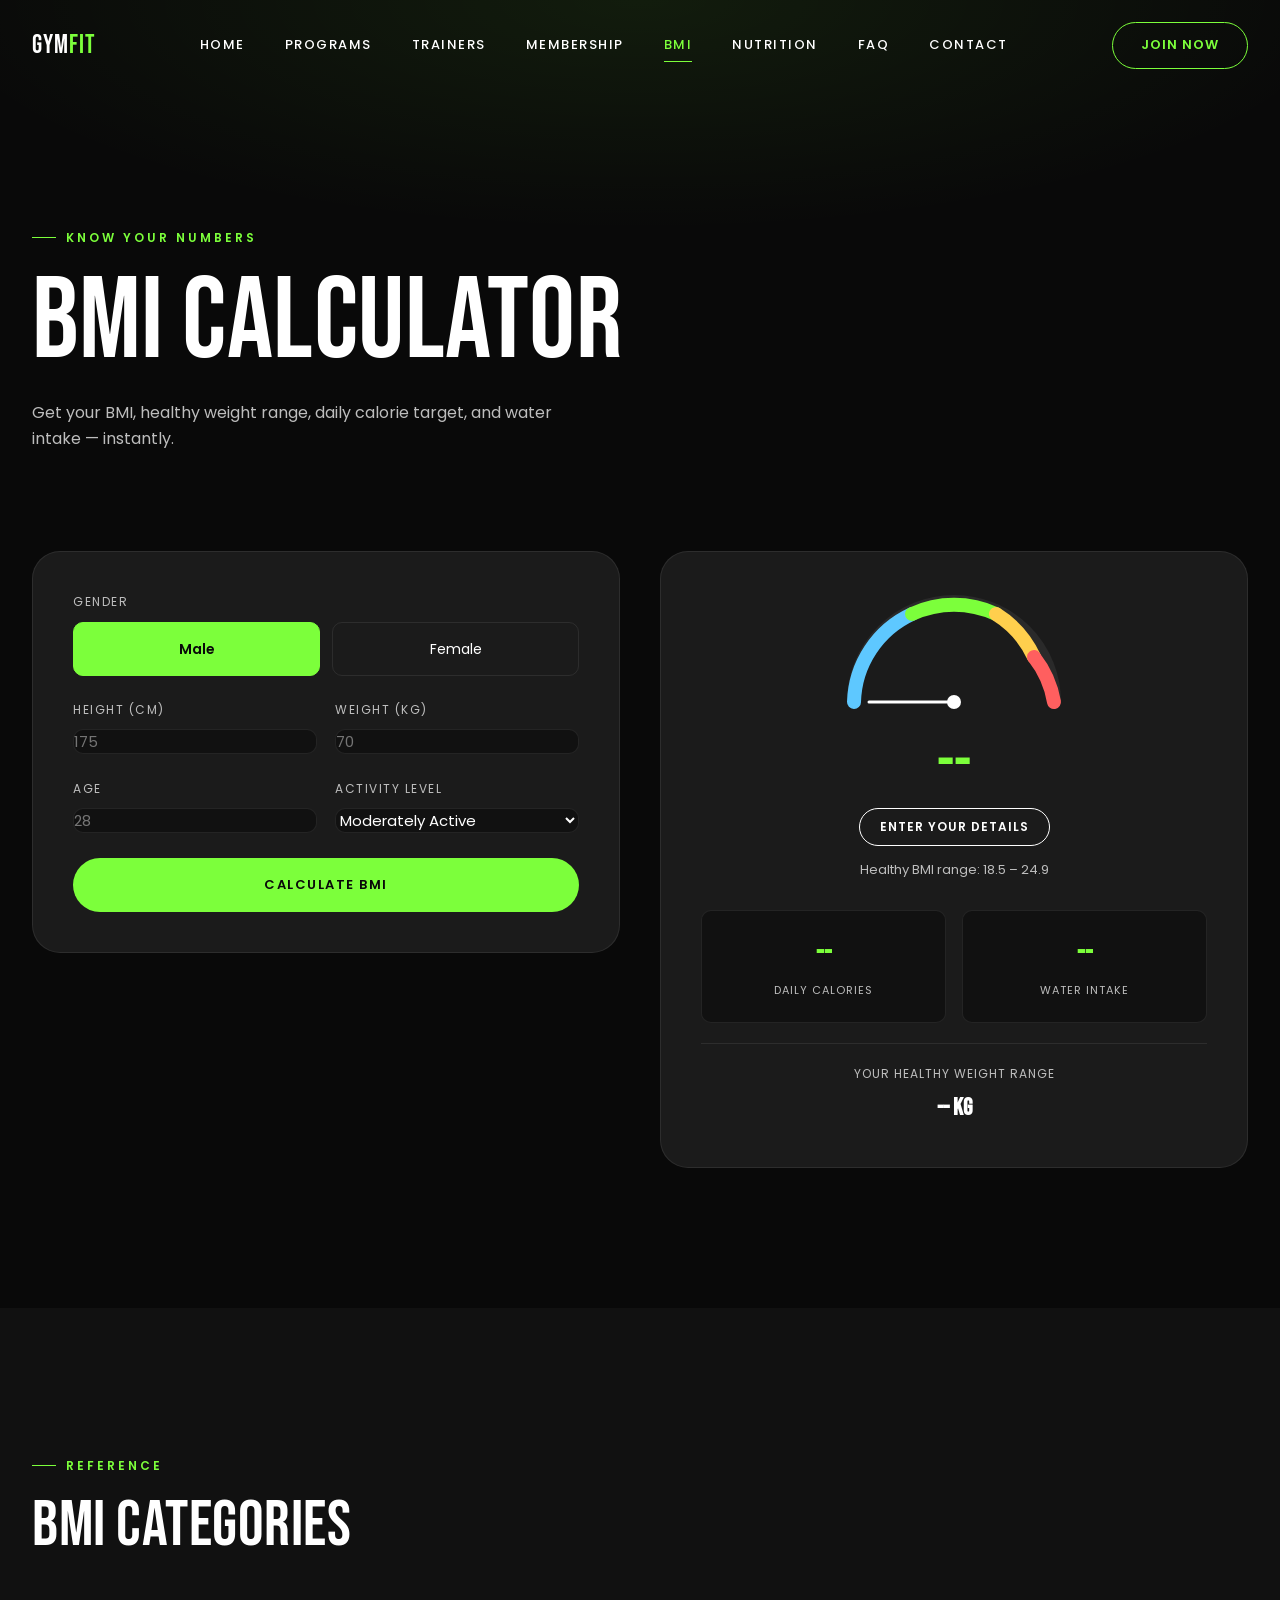
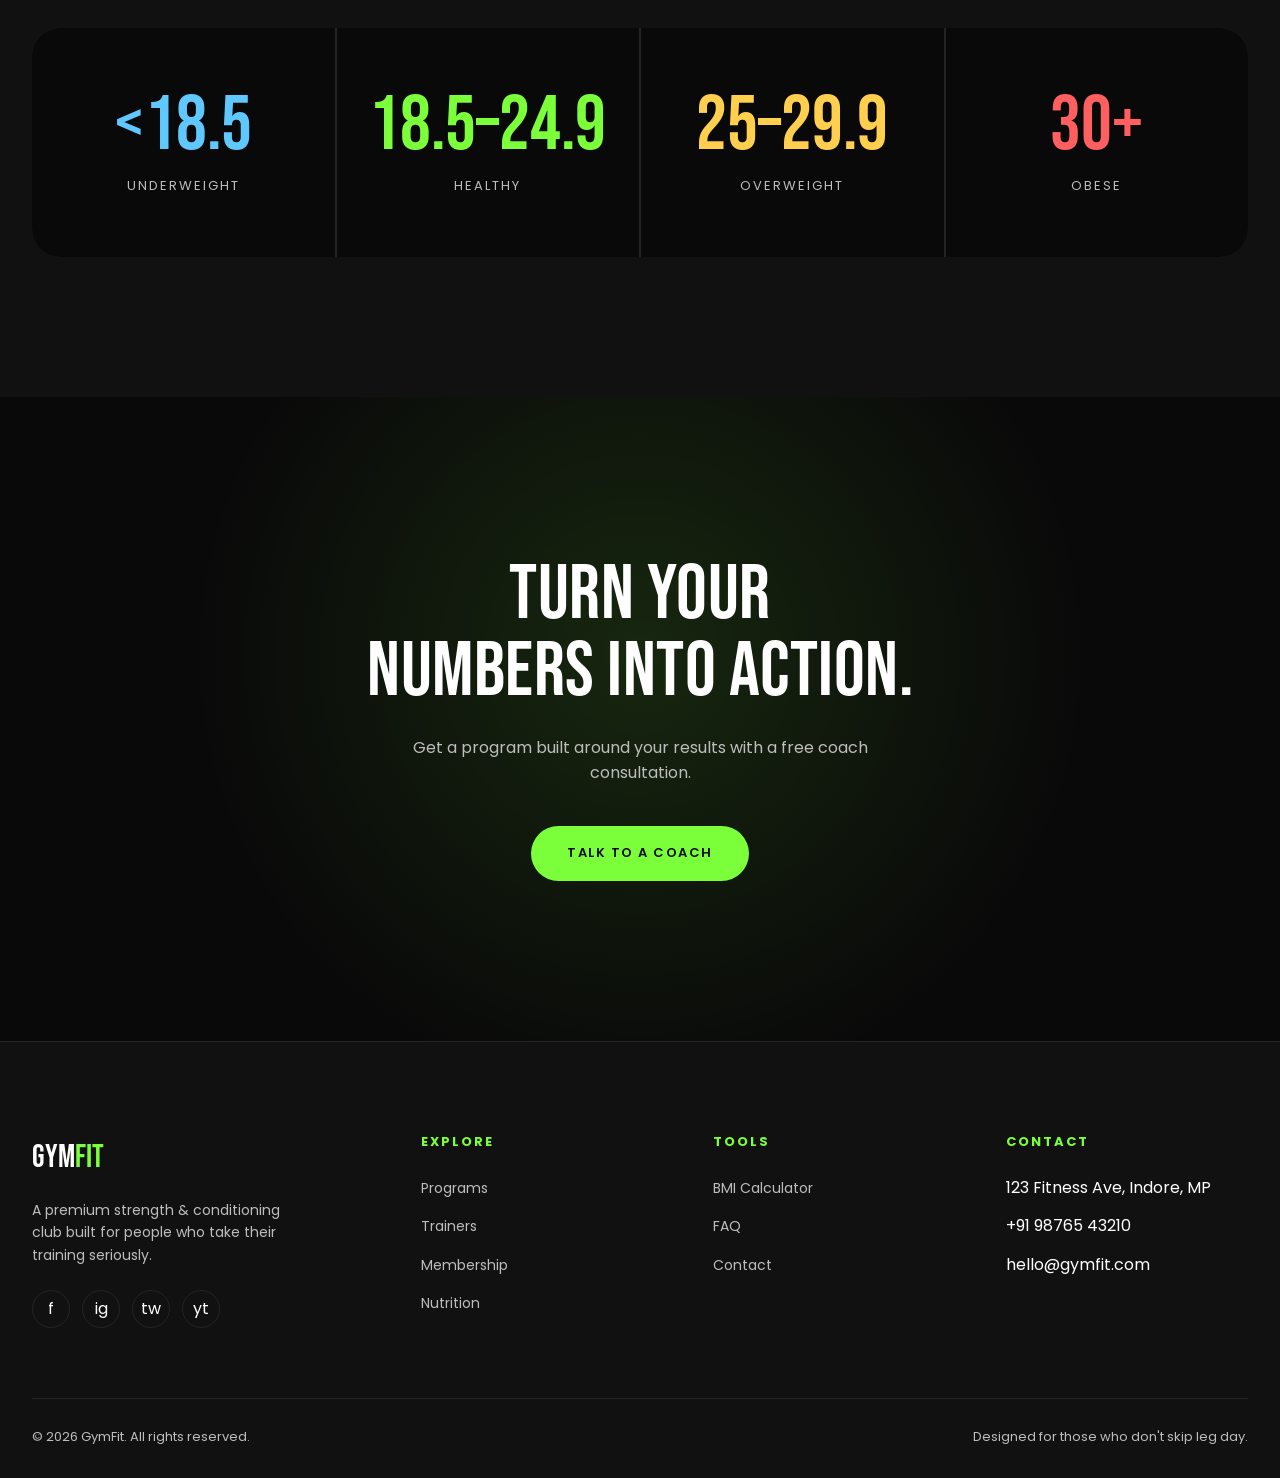
==== commit f80a3784: "Update gym fitness website" ====
--- a/bmi.html
+++ b/bmi.html
@@ -13,7 +13,11 @@
   .form-group label{ display:block; font-size:12px; letter-spacing:1.5px; text-transform:uppercase; color:var(--text-secondary); margin-bottom:10px; }
   .form-group input, .form-group select{
     width:100%; background:#111; border:1px solid var(--border); border-radius:var(--radius-sm);
+<<<<<<< HEAD
     padding:15px 18px; color:var(--white); font-size:16px; transition:border-color .3s var(--ease);
+=======
+    padding:15px 18px; color:var(--white); font-size:15px; transition:border-color .3s var(--ease);
+>>>>>>> 9cf405b797351922914b5cfdfef4da68e3b542da
   }
   .form-group input:focus, .form-group select:focus{ outline:none; border-color:var(--accent); }
   .gender-row{ display:flex; gap:12px; }
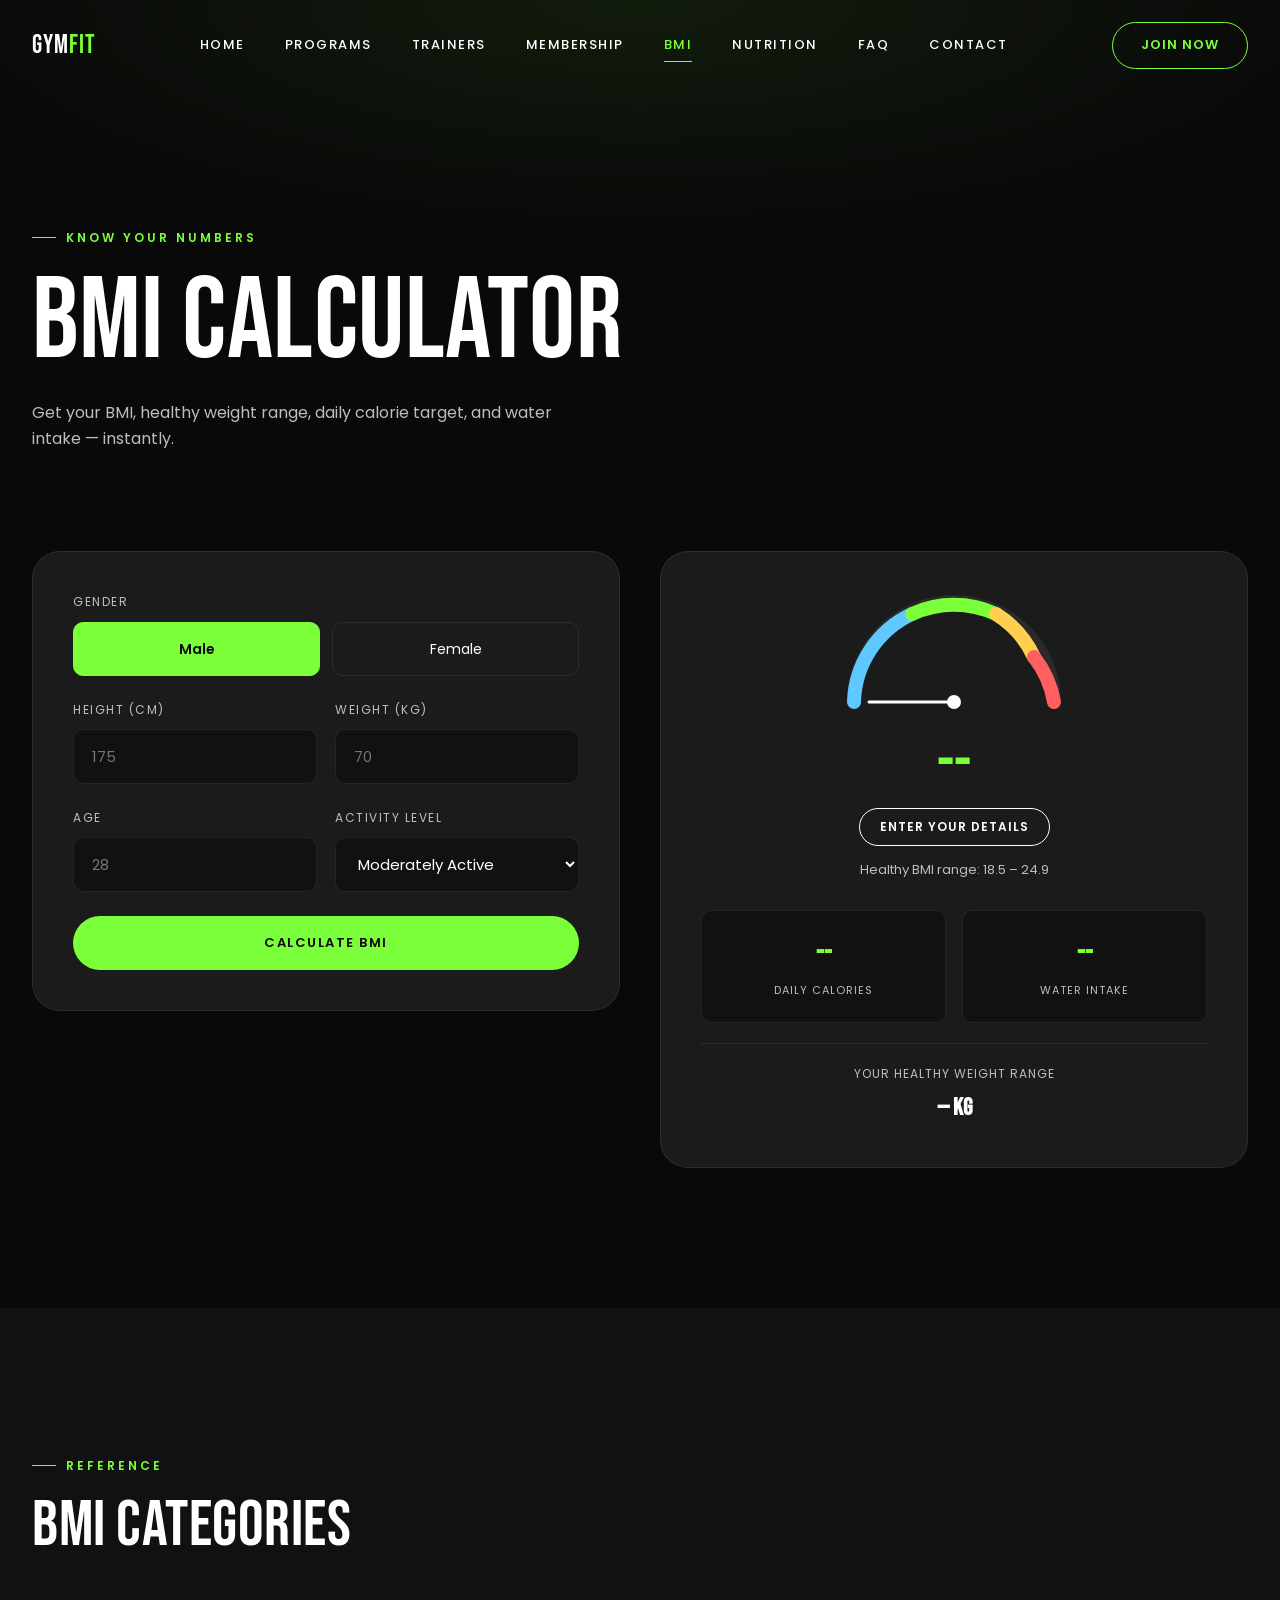
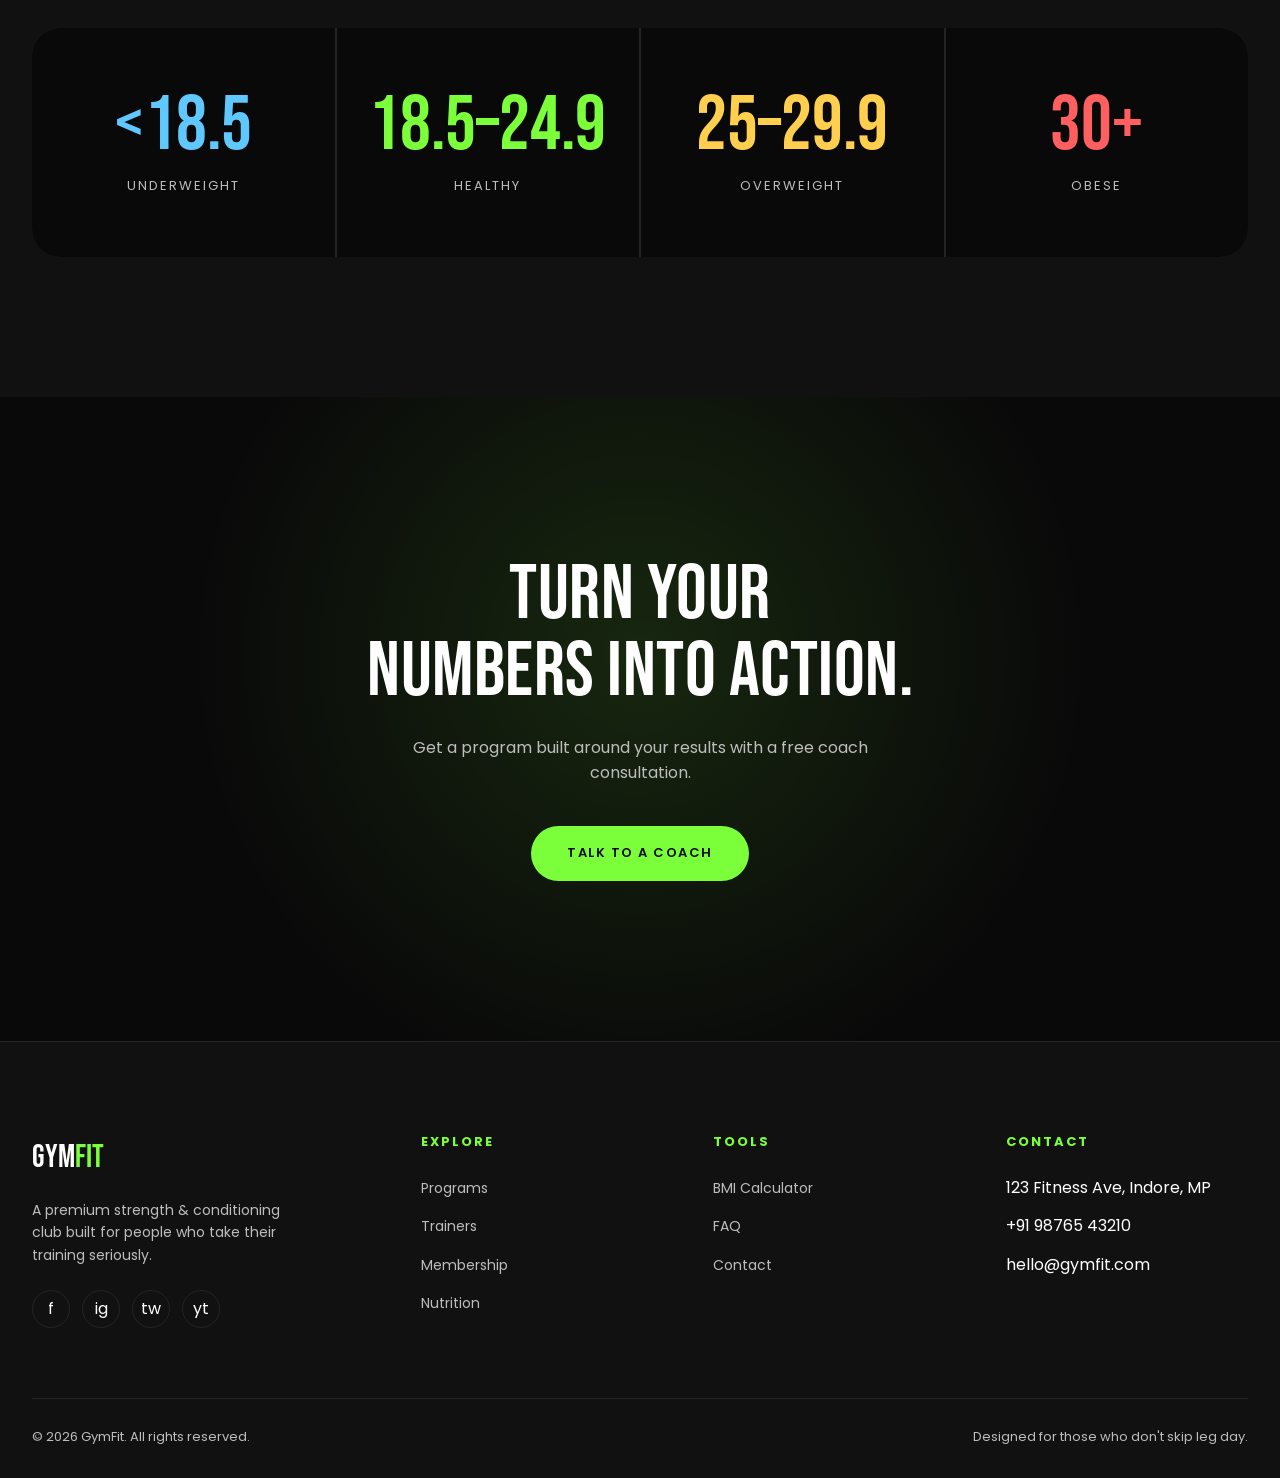
==== commit ff47552f: "Adjust input font size in bmi.html" ====
--- a/bmi.html
+++ b/bmi.html
@@ -13,11 +13,7 @@
   .form-group label{ display:block; font-size:12px; letter-spacing:1.5px; text-transform:uppercase; color:var(--text-secondary); margin-bottom:10px; }
   .form-group input, .form-group select{
     width:100%; background:#111; border:1px solid var(--border); border-radius:var(--radius-sm);
-<<<<<<< HEAD
-    padding:15px 18px; color:var(--white); font-size:16px; transition:border-color .3s var(--ease);
-=======
     padding:15px 18px; color:var(--white); font-size:15px; transition:border-color .3s var(--ease);
->>>>>>> 9cf405b797351922914b5cfdfef4da68e3b542da
   }
   .form-group input:focus, .form-group select:focus{ outline:none; border-color:var(--accent); }
   .gender-row{ display:flex; gap:12px; }
